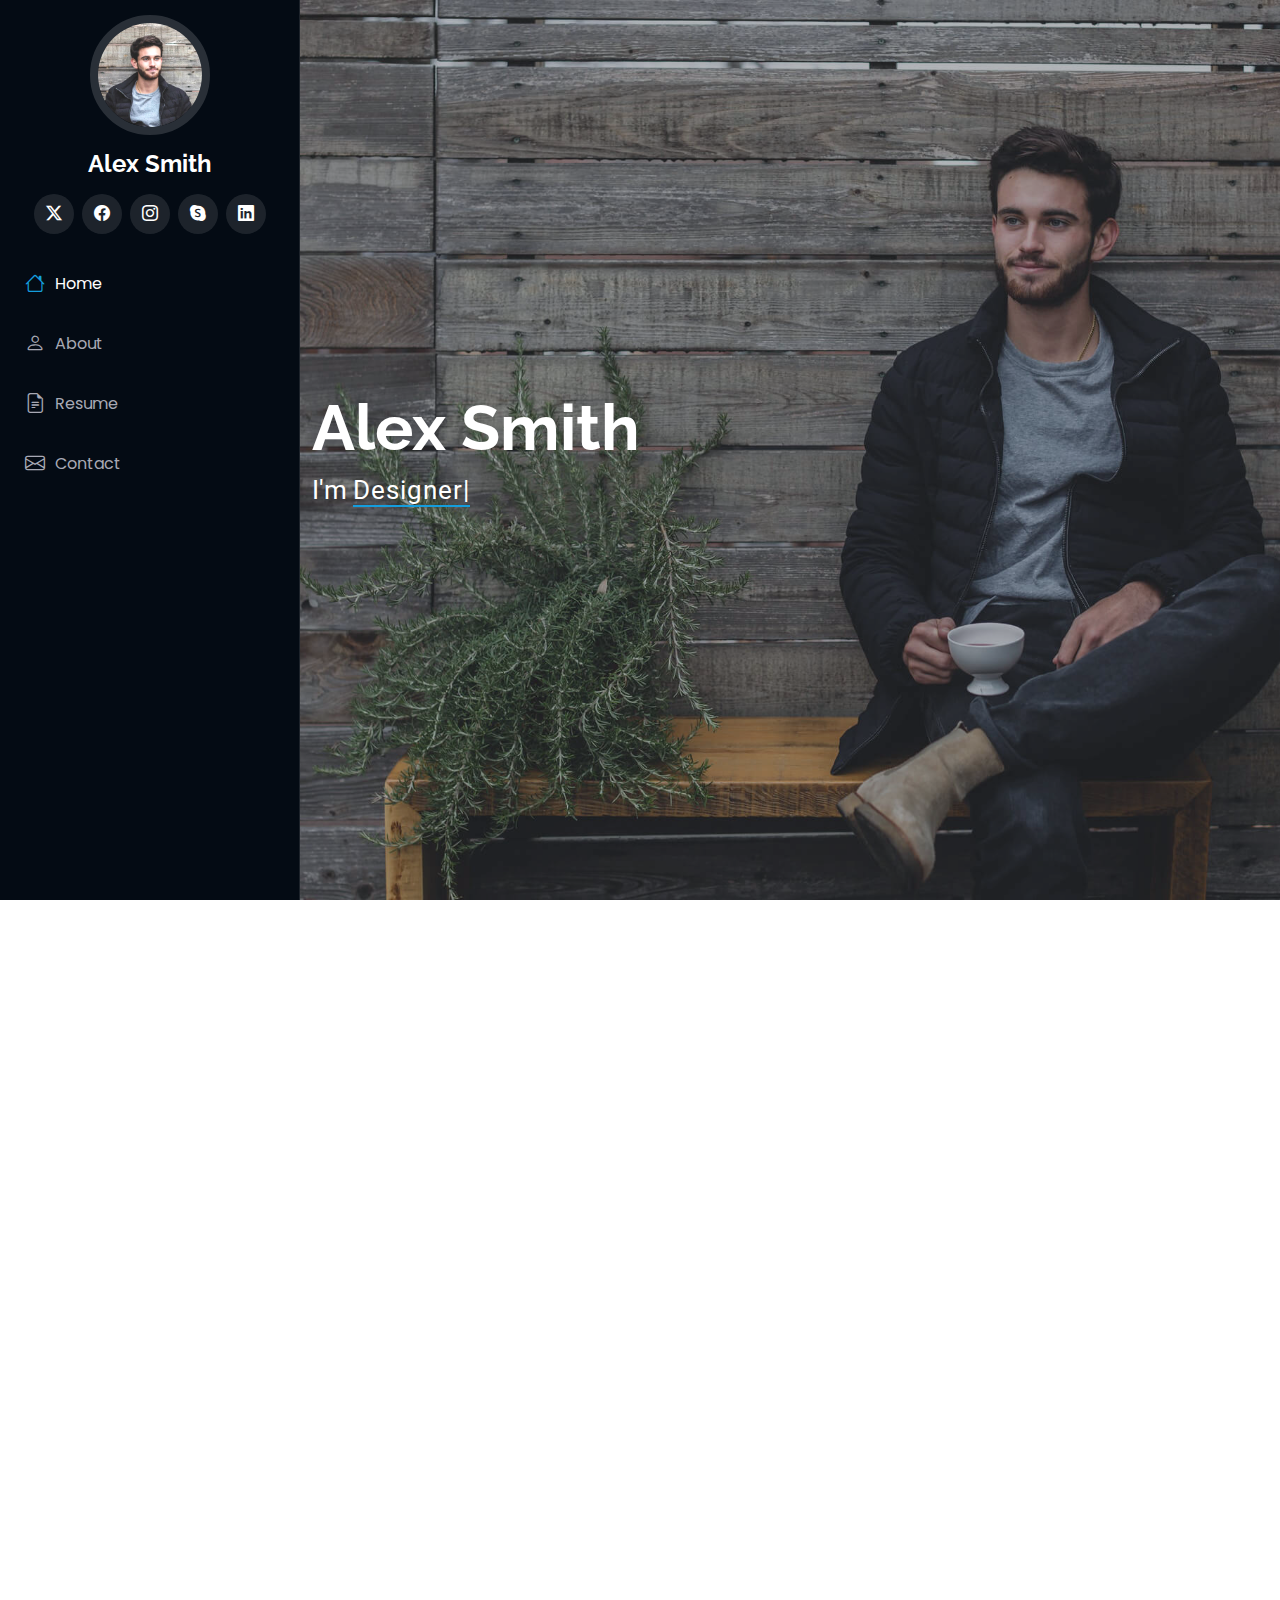
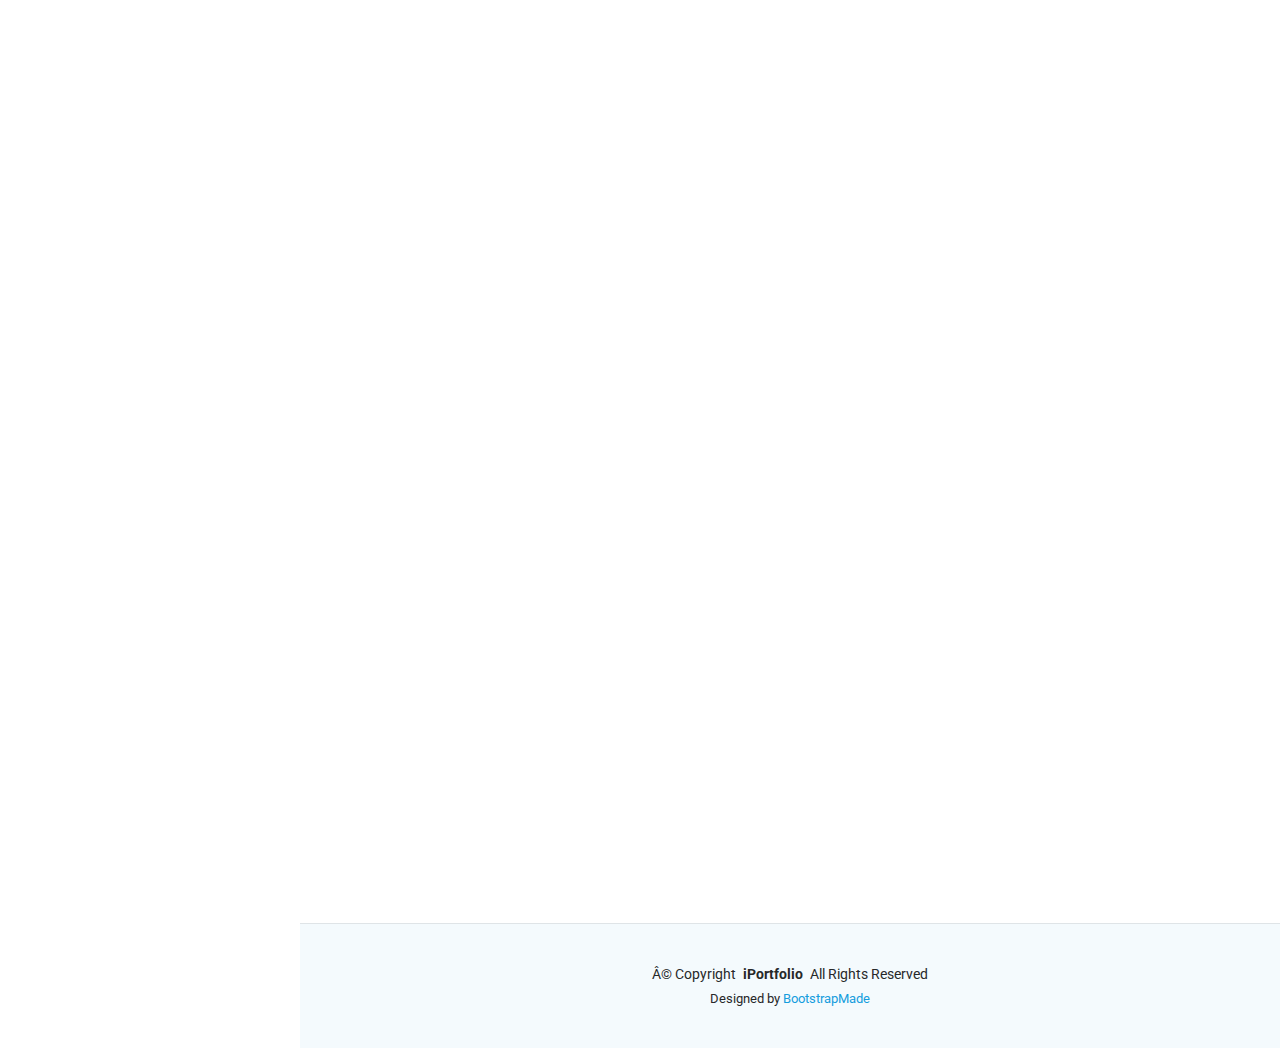
==== creating website now/index.html @ 2ce269ae "update" ====
<!DOCTYPE html>
<html lang="en">

<head>
 <meta charset="= utf-8">
 <meta content="width=device-width, initial-scale=1.0" name="viewport">
  <title>Aarjan Portfolio</title>
  <meta content="portfolio, Aarjan, projects" name="keywords">
  <meta content="Welcome to Aarjan's portfolio showcasing projects and skills." name="description">

 


  <!-- Favicons -->
  <link href="assets/img/favicon.png" rel="icon">
  <link href="assets/img/apple-touch-icon.png" rel="apple-touch-icon">

  <!-- Fonts -->
  <link href="https://fonts.googleapis.com" rel="preconnect">
  <link href="https://fonts.gstatic.com" rel="preconnect" crossorigin>
  <link href="https://fonts.googleapis.com/css2?family=Roboto:ital,wght@0,100;0,300;0,400;0,500;0,700;0,900;1,100;1,300;1,400;1,500;1,700;1,900&family=Poppins:ital,wght@0,100;0,200;0,300;0,400;0,500;0,600;0,700;0,800;0,900;1,100;1,200;1,300;1,400;1,500;1,600;1,700;1,800;1,900&family=Raleway:ital,wght@0,100;0,200;0,300;0,400;0,500;0,600;0,700;0,800;0,900;1,100;1,200;1,300;1,400;1,500;1,600;1,700;1,800;1,900&display=swap" rel="stylesheet">

  <!-- Vendor CSS Files -->
  <link href="assets/vendor/bootstrap/css/bootstrap.min.css" rel="stylesheet">
  <link href="assets/vendor/bootstrap-icons/bootstrap-icons.css" rel="stylesheet">
  <link href="assets/vendor/aos/aos.css" rel="stylesheet">
  <link href="assets/vendor/glightbox/css/glightbox.min.css" rel="stylesheet">
  <link href="assets/vendor/swiper/swiper-bundle.min.css" rel="stylesheet">

  <!-- Main CSS File -->
  <link href="assets/css/main.css" rel="stylesheet">

  
</head>

<body class="index-page">

  <header id="header" class="header dark-background d-flex flex-column">
    <i class="header-toggle d-xl-none bi bi-list"></i>

    <div class="profile-img">
      <img src="assets/img/my-profile-img.jpg" alt="" class="img-fluid rounded-circle">
    </div>

    <a href="index.html" class="logo d-flex align-items-center justify-content-center">
      <!-- Uncomment the line below if you also wish to use an image logo -->
      <!-- <img src="assets/img/logo.png" alt=""> -->
      <h1 class="sitename">Alex Smith</h1>
    </a>

    <div class="social-links text-center">
      <a href="#" class="twitter"><i class="bi bi-twitter-x"></i></a>
      <a href="#" class="facebook"><i class="bi bi-facebook"></i></a>
      <a href="#" class="instagram"><i class="bi bi-instagram"></i></a>
      <a href="#" class="google-plus"><i class="bi bi-skype"></i></a>
      <a href="#" class="linkedin"><i class="bi bi-linkedin"></i></a>
    </div>

    <nav id="navmenu" class="navmenu">
      <ul>
        <li><a href="#hero" class="active"><i class="bi bi-house navicon"></i>Home</a></li>
        <li><a href="#about"><i class="bi bi-person navicon"></i> About</a></li>
        <li><a href="#resume"><i class="bi bi-file-earmark-text navicon"></i> Resume</a></li>      
        <li><a href="#contact"><i class="bi bi-envelope navicon"></i> Contact</a></li>
      </ul>
    </nav>

  </header>

  <main class="main">

    <!-- Hero Section -->
    <section id="hero" class="hero section dark-background">

      <img src="assets/img/hero-bg.jpg" alt="" data-aos="fade-in" class="">

      <div class="container" data-aos="fade-up" data-aos-delay="100">
        <h2>Alex Smith</h2>
        <p>I'm <span class="typed" data-typed-items="Designer, Developer, Freelancer, Photographer">Designer</span><span class="typed-cursor typed-cursor--blink" aria-hidden="true"></span><span class="typed-cursor typed-cursor--blink" aria-hidden="true"></span></p>
      </div>

    </section><!-- /Hero Section -->

    <!-- About Section -->
    <section id="about" class="about section">

      <!-- Section Title -->
      <div class="container section-title" data-aos="fade-up">
        <h2>About</h2>
        <p>Magnam dolores commodi suscipit. Necessitatibus eius consequatur ex aliquid fuga eum quidem. Sit sint consectetur velit. Quisquam quos quisquam cupiditate. Et nemo qui impedit suscipit alias ea. Quia fugiat sit in iste officiis commodi quidem hic quas.</p>
      </div><!-- End Section Title -->

      <div class="container" data-aos="fade-up" data-aos-delay="100">

        <div class="row gy-4 justify-content-center">
          <div class="col-lg-4">
            <img src="assets/img/my-profile-img.jpg" class="img-fluid" alt="">
          </div>
          <div class="col-lg-8 content">
            <h2>UI/UX Designer &amp; Web Developer.</h2>
            <p class="fst-italic py-3">
              Lorem ipsum dolor sit amet, consectetur adipiscing elit, sed do eiusmod tempor incididunt ut labore et dolore
              magna aliqua.
            </p>
            <div class="row">
              <div class="col-lg-6">
                <ul>
                  <li><i class="bi bi-chevron-right"></i> <strong>Birthday:</strong> <span>1 May 1995</span></li>
                  <li><i class="bi bi-chevron-right"></i> <strong>Website:</strong> <span>www.example.com</span></li>
                  <li><i class="bi bi-chevron-right"></i> <strong>Phone:</strong> <span>+123 456 7890</span></li>
                  <li><i class="bi bi-chevron-right"></i> <strong>City:</strong> <span>New York, USA</span></li>
                </ul>
              </div>
              <div class="col-lg-6">
                <ul>
                  <li><i class="bi bi-chevron-right"></i> <strong>Age:</strong> <span>30</span></li>
                  <li><i class="bi bi-chevron-right"></i> <strong>Degree:</strong> <span>Master</span></li>
                  <li><i class="bi bi-chevron-right"></i> <strong>Email:</strong> <span>email@example.com</span></li>
                  <li><i class="bi bi-chevron-right"></i> <strong>Freelance:</strong> <span>Available</span></li>
                </ul>
              </div>
            </div>
            <p class="py-3">
              Officiis eligendi itaque labore et dolorum mollitia officiis optio vero. Quisquam sunt adipisci omnis et ut. Nulla accusantium dolor incidunt officia tempore. Et eius omnis.
              Cupiditate ut dicta maxime officiis quidem quia. Sed et consectetur qui quia repellendus itaque neque.
            </p>
          </div>
        </div>

      </div>

    </section><!-- /About Section -->

   

    <!-- Skills Section -->
    <section id="skills" class="skills section light-background">

      <!-- Section Title -->
      <div class="container section-title" data-aos="fade-up">
        <h2>Skills</h2>
        <p>Necessitatibus eius consequatur ex aliquid fuga eum quidem sint consectetur velit</p>
      </div><!-- End Section Title -->

      <div class="container" data-aos="fade-up" data-aos-delay="100">

        <div class="row skills-content skills-animation">

          <div class="col-lg-6">

            <div class="progress">
              <span class="skill"><span>HTML</span> <i class="val">100%</i></span>
              <div class="progress-bar-wrap">
                <div class="progress-bar" role="progressbar" aria-valuenow="100" aria-valuemin="0" aria-valuemax="100"></div>
              </div>
            </div><!-- End Skills Item -->

            <div class="progress">
              <span class="skill"><span>CSS</span> <i class="val">90%</i></span>
              <div class="progress-bar-wrap">
                <div class="progress-bar" role="progressbar" aria-valuenow="90" aria-valuemin="0" aria-valuemax="100"></div>
              </div>
            </div><!-- End Skills Item -->

            <div class="progress">
              <span class="skill"><span>JavaScript</span> <i class="val">75%</i></span>
              <div class="progress-bar-wrap">
                <div class="progress-bar" role="progressbar" aria-valuenow="75" aria-valuemin="0" aria-valuemax="100"></div>
              </div>
            </div><!-- End Skills Item -->

          </div>

          <div class="col-lg-6">

            <div class="progress">
              <span class="skill"><span>PHP</span> <i class="val">80%</i></span>
              <div class="progress-bar-wrap">
                <div class="progress-bar" role="progressbar" aria-valuenow="80" aria-valuemin="0" aria-valuemax="100"></div>
              </div>
            </div><!-- End Skills Item -->

            <div class="progress">
              <span class="skill"><span>WordPress/CMS</span> <i class="val">90%</i></span>
              <div class="progress-bar-wrap">
                <div class="progress-bar" role="progressbar" aria-valuenow="90" aria-valuemin="0" aria-valuemax="100"></div>
              </div>
            </div><!-- End Skills Item -->

            <div class="progress">
              <span class="skill"><span>Photoshop</span> <i class="val">55%</i></span>
              <div class="progress-bar-wrap">
                <div class="progress-bar" role="progressbar" aria-valuenow="55" aria-valuemin="0" aria-valuemax="100"></div>
              </div>
            </div><!-- End Skills Item -->

          </div>

        </div>

      </div>

    </section><!-- /Skills Section -->

    <!-- Resume Section -->
    <section id="resume" class="resume section">

      <!-- Section Title -->
      <div class="container section-title" data-aos="fade-up">
        <h2>Resume</h2>
        <p>Magnam dolores commodi suscipit. Necessitatibus eius consequatur ex aliquid fuga eum quidem. Sit sint consectetur velit. Quisquam quos quisquam cupiditate. Et nemo qui impedit suscipit alias ea. Quia fugiat sit in iste officiis commodi quidem hic quas.</p>
      </div><!-- End Section Title -->

      <div class="container">

        <div class="row">

          <div class="col-lg-6" data-aos="fade-up" data-aos-delay="100">
            <h3 class="resume-title">Sumary</h3>

            <div class="resume-item pb-0">
              <h4>Brandon Johnson</h4>
              <p><em>Innovative and deadline-driven Graphic Designer with 3+ years of experience designing and developing user-centered digital/print marketing material from initial concept to final, polished deliverable.</em></p>
              <ul>
                <li>Portland par 127,Orlando, FL</li>
                <li>(123) 456-7891</li>
                <li>alice.barkley@example.com</li>
              </ul>
            </div><!-- Edn Resume Item -->

            <h3 class="resume-title">Education</h3>
            <div class="resume-item">
              <h4>Master of Fine Arts &amp; Graphic Design</h4>
              <h5>2015 - 2016</h5>
              <p><em>Rochester Institute of Technology, Rochester, NY</em></p>
              <p>Qui deserunt veniam. Et sed aliquam labore tempore sed quisquam iusto autem sit. Ea vero voluptatum qui ut dignissimos deleniti nerada porti sand markend</p>
            </div><!-- Edn Resume Item -->

            <div class="resume-item">
              <h4>Bachelor of Fine Arts &amp; Graphic Design</h4>
              <h5>2010 - 2014</h5>
              <p><em>Rochester Institute of Technology, Rochester, NY</em></p>
              <p>Quia nobis sequi est occaecati aut. Repudiandae et iusto quae reiciendis et quis Eius vel ratione eius unde vitae rerum voluptates asperiores voluptatem Earum molestiae consequatur neque etlon sader mart dila</p>
            </div><!-- Edn Resume Item -->

          </div>

          <div class="col-lg-6" data-aos="fade-up" data-aos-delay="200">
            <h3 class="resume-title">Professional Experience</h3>
            <div class="resume-item">
              <h4>Senior graphic design specialist</h4>
              <h5>2019 - Present</h5>
              <p><em>Experion, New York, NY </em></p>
              <ul>
                <li>Lead in the design, development, and implementation of the graphic, layout, and production communication materials</li>
                <li>Delegate tasks to the 7 members of the design team and provide counsel on all aspects of the project. </li>
                <li>Supervise the assessment of all graphic materials in order to ensure quality and accuracy of the design</li>
                <li>Oversee the efficient use of production project budgets ranging from $2,000 - $25,000</li>
              </ul>
            </div><!-- Edn Resume Item -->

            <div class="resume-item">
              <h4>Graphic design specialist</h4>
              <h5>2017 - 2018</h5>
              <p><em>Stepping Stone Advertising, New York, NY</em></p>
              <ul>
                <li>Developed numerous marketing programs (logos, brochures,infographics, presentations, and advertisements).</li>
                <li>Managed up to 5 projects or tasks at a given time while under pressure</li>
                <li>Recommended and consulted with clients on the most appropriate graphic design</li>
                <li>Created 4+ design presentations and proposals a month for clients and account managers</li>
              </ul>
            </div><!-- Edn Resume Item -->

          </div>

        </div>

      </div>

    </section><!-- /Resume Section -->

   

          

            

        </div>

      </div>  

    <!-- Contact Section -->
    <section id="contact" class="contact section">

      <!-- Section Title -->
      <div class="container section-title" data-aos="fade-up">
        <h2>Contact</h2>
        <p>Necessitatibus eius consequatur ex aliquid fuga eum quidem sint consectetur velit</p>
      </div><!-- End Section Title -->

      <div class="container" data-aos="fade-up" data-aos-delay="100">

        <div class="row gy-4">

          <div class="col-lg-5">

            <div class="info-wrap">
              <div class="info-item d-flex" data-aos="fade-up" data-aos-delay="200">
                <i class="bi bi-geo-alt flex-shrink-0"></i>
                <div>
                  <h3>Address</h3>
                  <p>A108 Adam Street, New York, NY 535022</p>
                </div>
              </div><!-- End Info Item -->

              <div class="info-item d-flex" data-aos="fade-up" data-aos-delay="300">
                <i class="bi bi-telephone flex-shrink-0"></i>
                <div>
                  <h3>Call Us</h3>
                  <p>+1 5589 55488 55</p>
                </div>
              </div><!-- End Info Item -->

              <div class="info-item d-flex" data-aos="fade-up" data-aos-delay="400">
                <i class="bi bi-envelope flex-shrink-0"></i>
                <div>
                  <h3>Email Us</h3>
                  <p>info@example.com</p>
                </div>
              </div><!-- End Info Item -->

              <iframe src="https://www.google.com/maps/embed?pb=!1m14!1m8!1m3!1d48389.78314118045!2d-74.006138!3d40.710059!3m2!1i1024!2i768!4f13.1!3m3!1m2!1s0x89c25a22a3bda30d%3A0xb89d1fe6bc499443!2sDowntown%20Conference%20Center!5e0!3m2!1sen!2sus!4v1676961268712!5m2!1sen!2sus" frameborder="0" style="border:0; width: 100%; height: 270px;" allowfullscreen="" loading="lazy" referrerpolicy="no-referrer-when-downgrade"></iframe>
            </div>
          </div>

          <div class="col-lg-7">
            <form action="forms/contact.php" method="post" class="php-email-form" data-aos="fade-up" data-aos-delay="200">
              <div class="row gy-4">

                <div class="col-md-6">
                  <label for="name-field" class="pb-2">Your Name</label>
                  <input type="text" name="name" id="name-field" class="form-control" required="">
                </div>

                <div class="col-md-6">
                  <label for="email-field" class="pb-2">Your Email</label>
                  <input type="email" class="form-control" name="email" id="email-field" required="">
                </div>

                <div class="col-md-12">
                  <label for="subject-field" class="pb-2">Subject</label>
                  <input type="text" class="form-control" name="subject" id="subject-field" required="">
                </div>

                <div class="col-md-12">
                  <label for="message-field" class="pb-2">Message</label>
                  <textarea class="form-control" name="message" rows="10" id="message-field" required=""></textarea>
                </div>

                <div class="col-md-12 text-center">
                  <div class="loading">Loading</div>
                  <div class="error-message"></div>
                  <div class="sent-message">Your message has been sent. Thank you!</div>

                  <button type="submit">Send Message</button>
                </div>

              </div>
            </form>
          </div><!-- End Contact Form -->

        </div>

      </div>

    </section><!-- /Contact Section -->

  </main>

  <footer id="footer" class="footer position-relative light-background">

    <div class="container">
      <div class="copyright text-center ">
        <p>© <span>Copyright</span> <strong class="px-1 sitename">iPortfolio</strong> <span>All Rights Reserved</span></p>
      </div>
      <div class="credits">
        <!-- All the links in the footer should remain intact. -->
        <!-- You can delete the links only if you've purchased the pro version. -->
        <!-- Licensing information: https://bootstrapmade.com/license/ -->
        <!-- Purchase the pro version with working PHP/AJAX contact form: [buy-url] -->
        Designed by <a href="https://bootstrapmade.com/">BootstrapMade</a>
      </div>
    </div>

  </footer>

  <!-- Scroll Top -->
  <a href="#" id="scroll-top" class="scroll-top d-flex align-items-center justify-content-center"><i class="bi bi-arrow-up-short"></i></a>

  <!-- Preloader -->
  <div id="preloader"></div>

  <!-- Vendor JS Files -->
  <script src="assets/vendor/bootstrap/js/bootstrap.bundle.min.js"></script>
  <script src="assets/vendor/php-email-form/validate.js"></script>
  <script src="assets/vendor/aos/aos.js"></script>
  <script src="assets/vendor/typed.js/typed.umd.js"></script>
  <script src="assets/vendor/purecounter/purecounter_vanilla.js"></script>
  <script src="assets/vendor/waypoints/noframework.waypoints.js"></script>
  <script src="assets/vendor/glightbox/js/glightbox.min.js"></script>
  <script src="assets/vendor/imagesloaded/imagesloaded.pkgd.min.js"></script>
  <script src="assets/vendor/isotope-layout/isotope.pkgd.min.js"></script>
  <script src="assets/vendor/swiper/swiper-bundle.min.js"></script>

  <!-- Main JS File -->
  <script src="assets/js/main.js"></script>

</body>

</html>
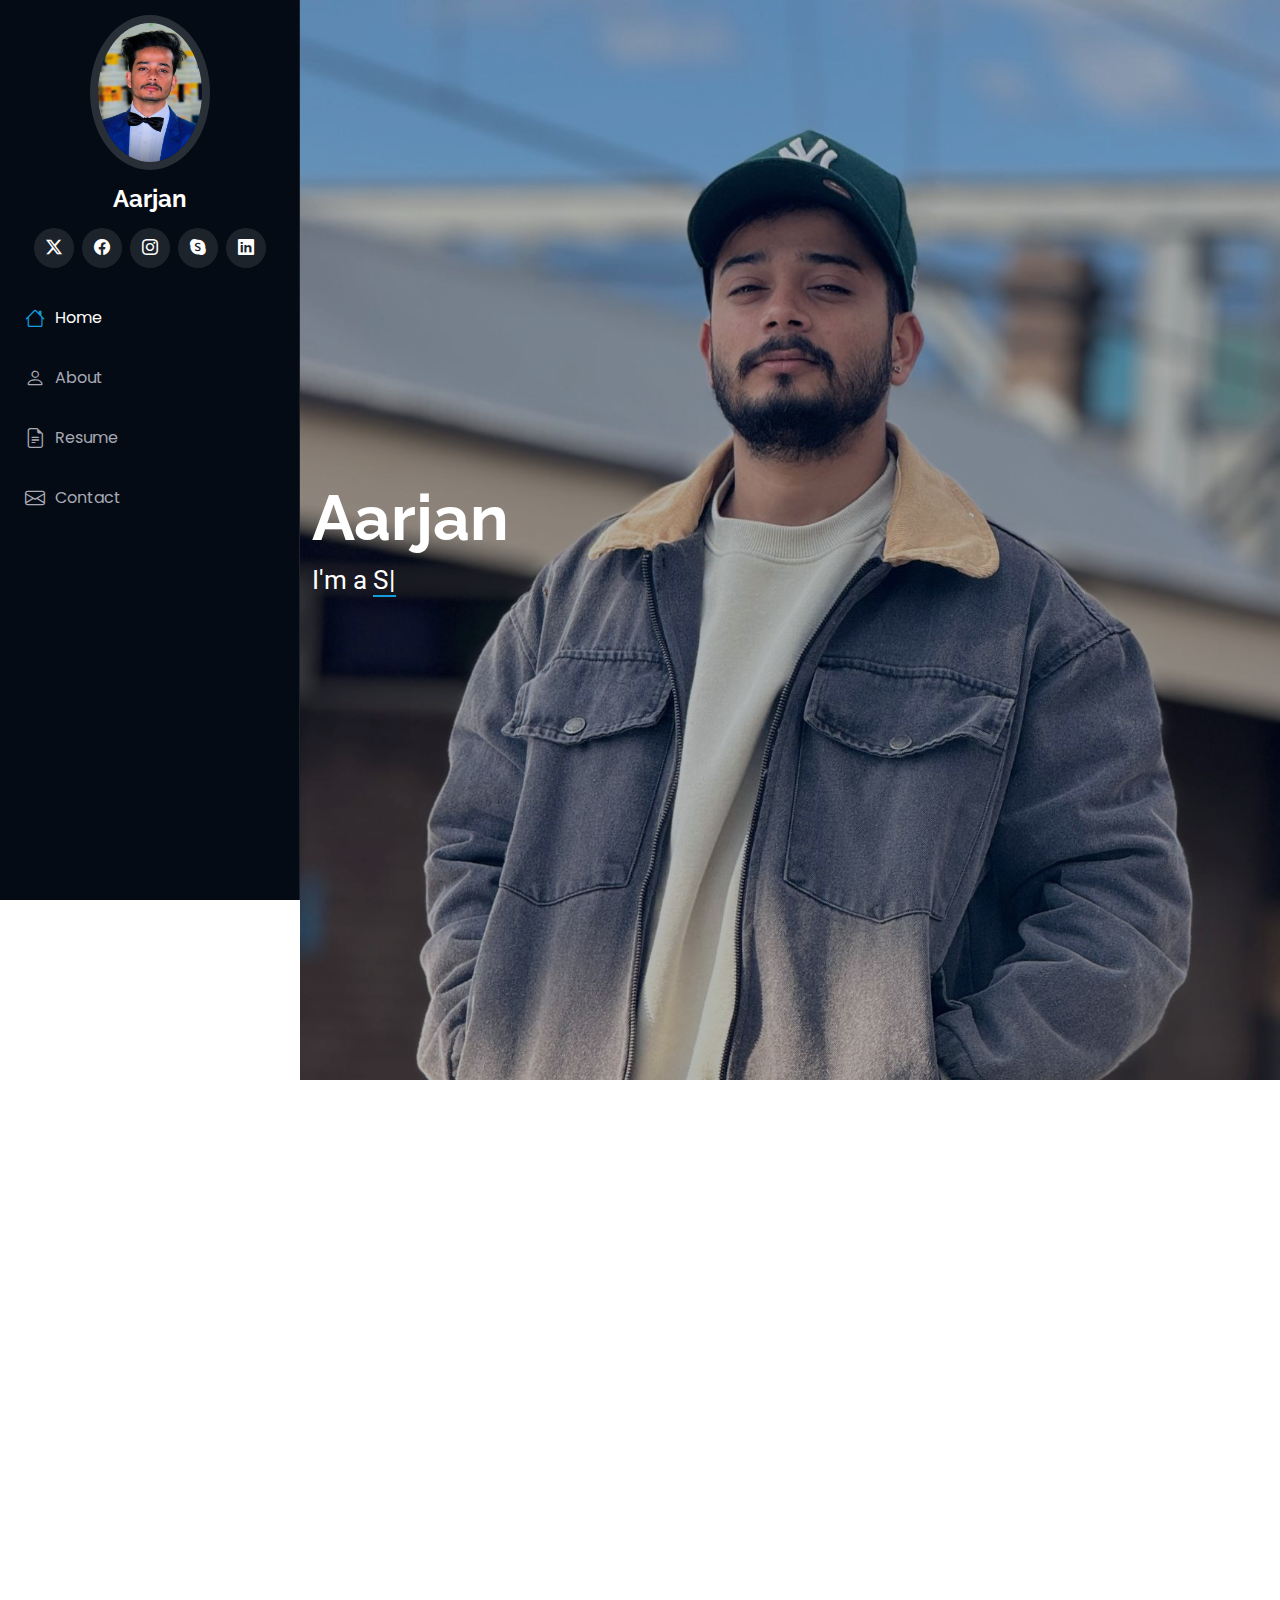
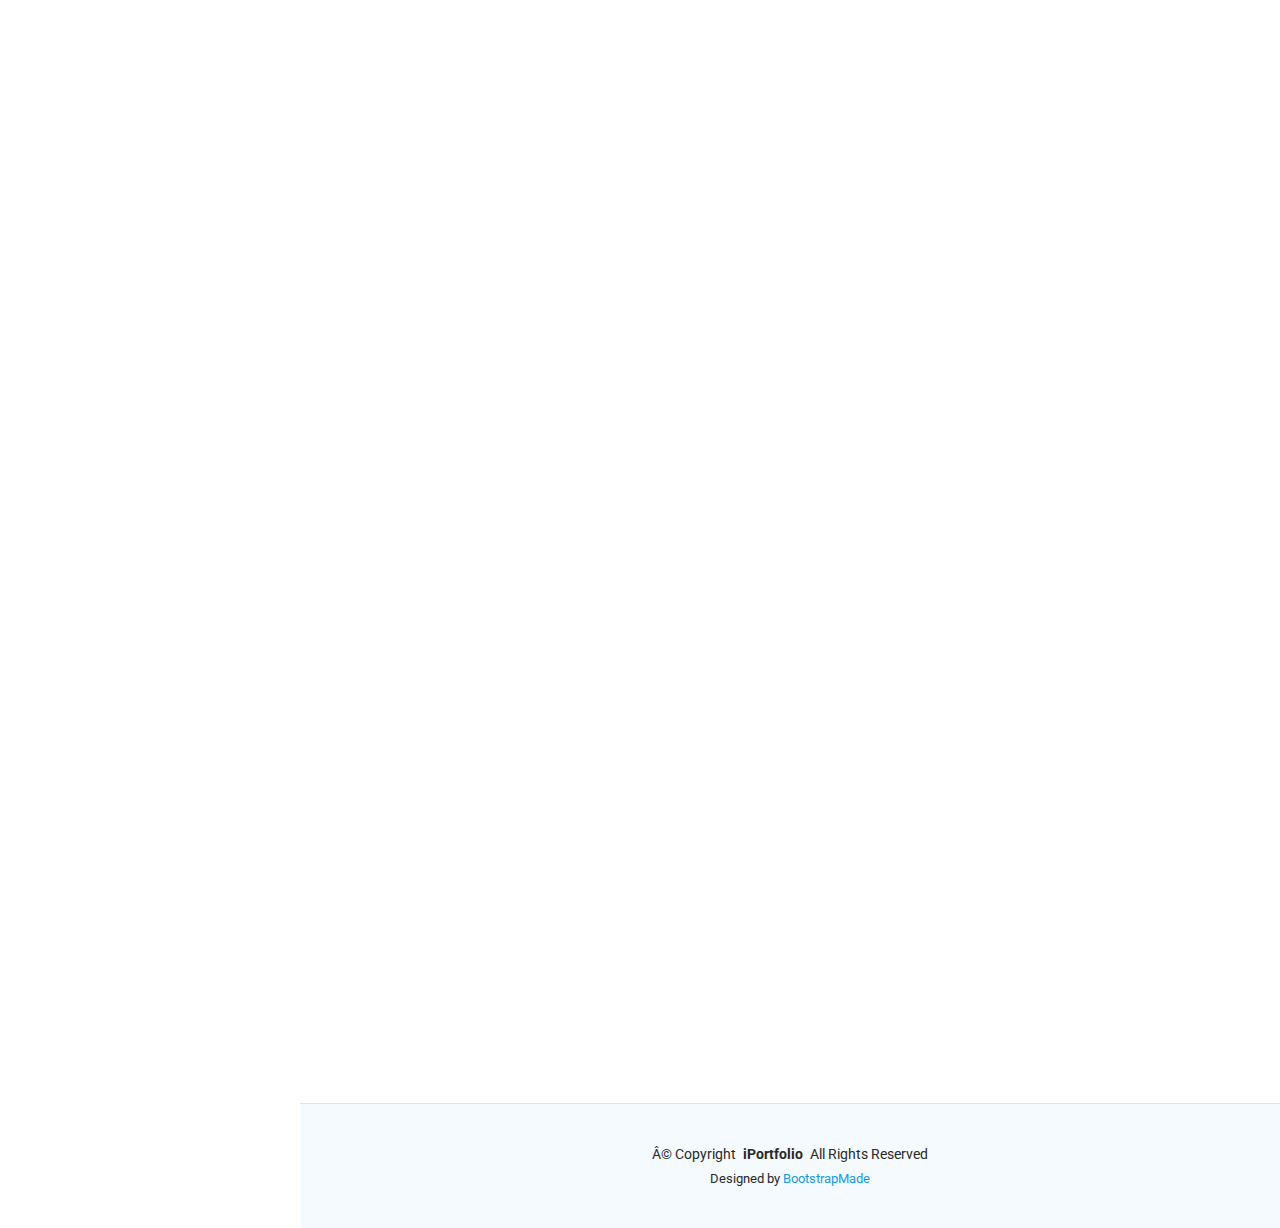
==== commit 2a2925f3: "update" ====
--- a/creating website now/index.html
+++ b/creating website now/index.html
@@ -44,8 +44,8 @@
 
     <a href="index.html" class="logo d-flex align-items-center justify-content-center">
       <!-- Uncomment the line below if you also wish to use an image logo -->
-      <!-- <img src="assets/img/logo.png" alt=""> -->
-      <h1 class="sitename">Alex Smith</h1>
+      <!-- <img src="assets/img/logo.jpg" alt=""> -->
+      <h1 class="sitename">Aarjan</h1>
     </a>
 
     <div class="social-links text-center">
@@ -75,8 +75,14 @@
       <img src="assets/img/hero-bg.jpg" alt="" data-aos="fade-in" class="">
 
       <div class="container" data-aos="fade-up" data-aos-delay="100">
-        <h2>Alex Smith</h2>
-        <p>I'm <span class="typed" data-typed-items="Designer, Developer, Freelancer, Photographer">Designer</span><span class="typed-cursor typed-cursor--blink" aria-hidden="true"></span><span class="typed-cursor typed-cursor--blink" aria-hidden="true"></span></p>
+        <h2>Aarjan</h2>
+        <p>I'm a <span class="typed" data-typed-items=" 
+        
+          Student seeking a junior data analyst role to advance my career.
+          ,quick learner 
+          ,detail-oriented individual.
+                   
+           ">Designer</span><span class="typed-cursor typed-cursor--blink" aria-hidden="true"></span><span class="typed-cursor typed-cursor--blink" aria-hidden="true"></span></p>
       </div>
 
     </section><!-- /Hero Section -->
--- a/creating website now/assets/css/main.css
+++ b/creating website now/assets/css/main.css
@@ -544,9 +544,9 @@
 --------------------------------------------------------------*/
 .hero {
   width: 100%;
-  min-height: 100vh;
+  min-height: 120vh;
   position: relative;
-  padding: 80px 0;
+  padding: 120px 0;
   display: flex;
   align-items: center;
   justify-content: center;
@@ -557,7 +557,7 @@
   inset: 0;
   display: block;
   width: 100%;
-  height: 100%;
+  height: 110%;
   object-fit: cover;
   z-index: 1;
 }
